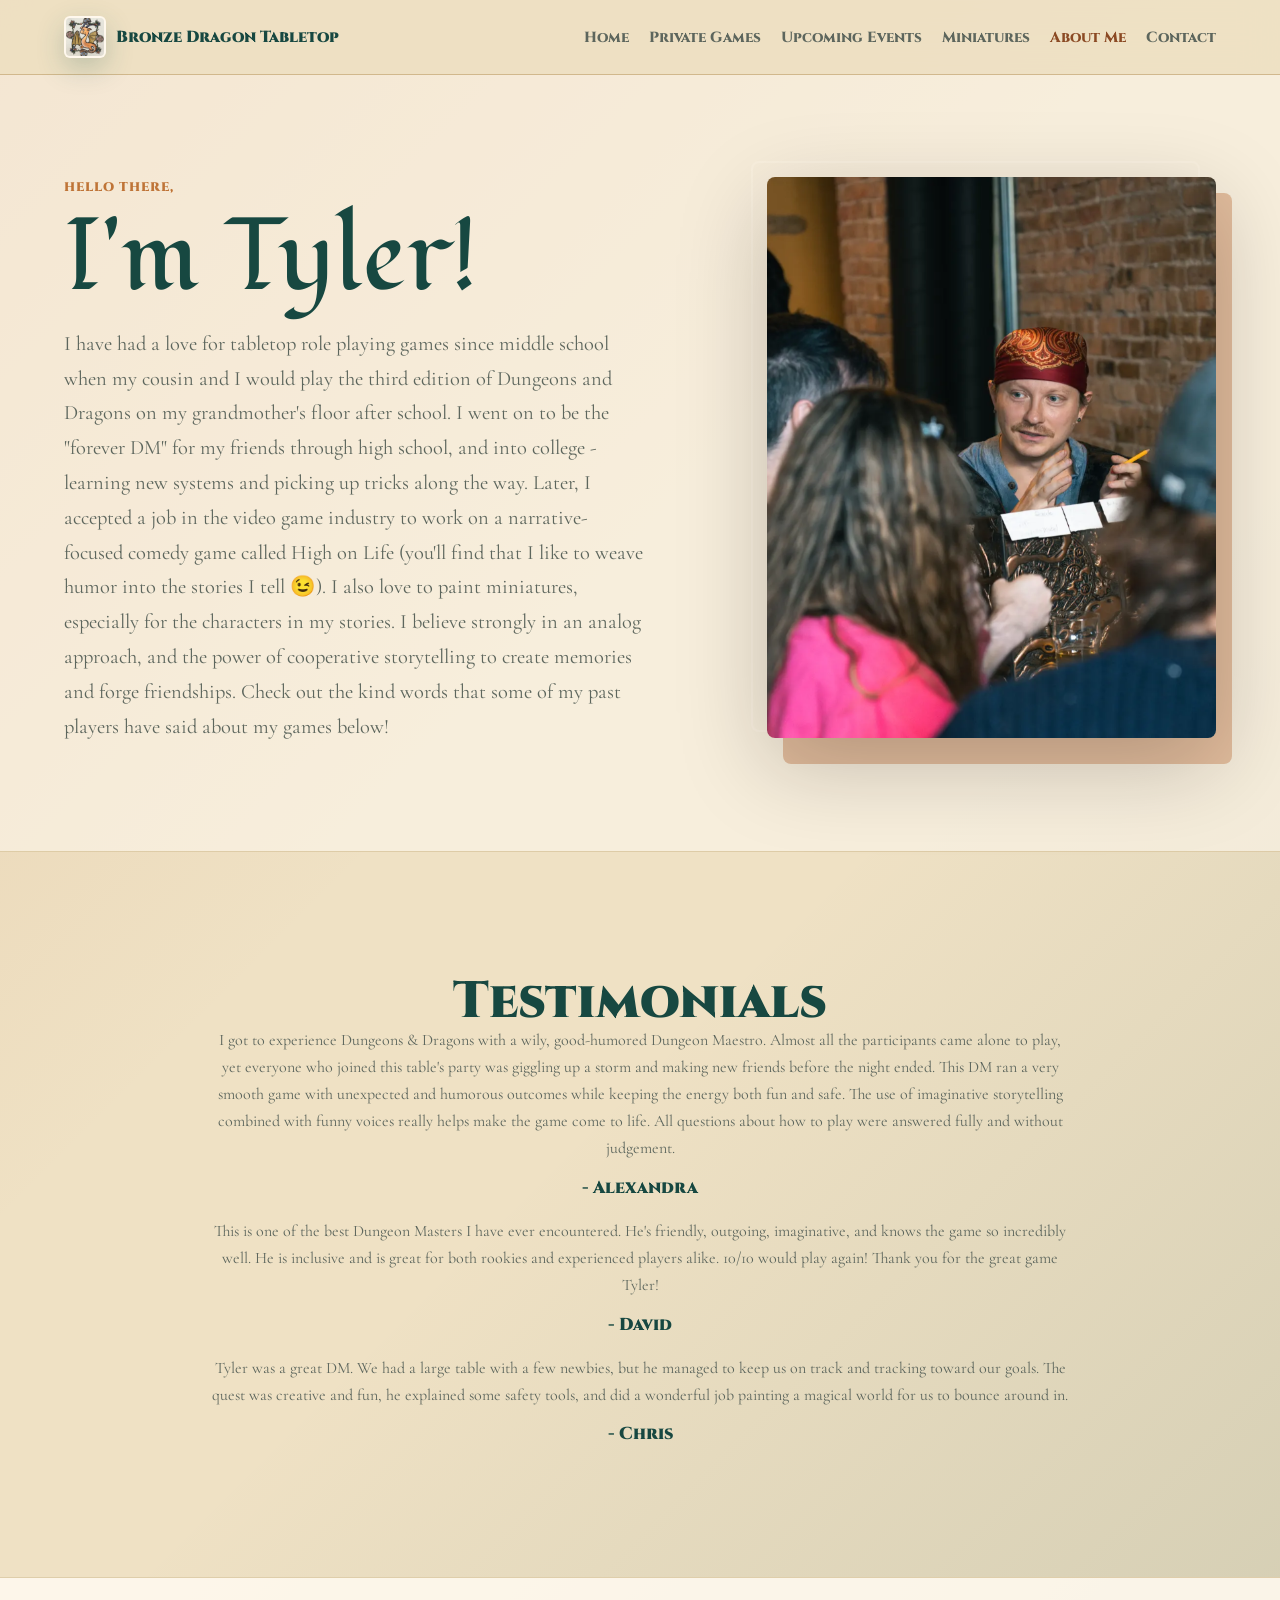
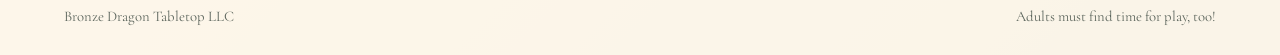
==== about.html @ 1ba74bcd "Update about.html" ====
<!doctype html>
<html lang="en">
  <head>
    <meta charset="utf-8">
    <meta name="viewport" content="width=device-width, initial-scale=1">
    <title>About Me | Bronze Dragon Tabletop</title>
    <meta
      name="description"
      content="Learn more about the game master behind Bronze Dragon Tabletop."
    >
    <link rel="stylesheet" href="assets/css/styles.css?v=20260707">
    <link rel="icon" type="image/png" href="assets/images/bronze-dragon-logo.png">
    <link rel="apple-touch-icon" href="assets/images/bronze-dragon-logo.png">
  </head>
  <body data-page="about">
    <header class="site-header">
      <a class="brand" href="index.html" aria-label="Bronze Dragon Tabletop home">
        <span class="brand-mark"><img src="assets/images/bronze-dragon-logo.png" alt="" aria-hidden="true"></span>
        <span>Bronze Dragon Tabletop</span>
      </a>
      <nav class="nav-links" aria-label="Primary navigation">
        <a href="index.html">Home</a>
        <a href="book-a-game.html">Private Games</a>
        <a href="upcoming-events.html">Upcoming Events</a>
        <a href="miniatures.html">Miniatures</a>
        <a aria-current="page" href="about.html">About Me</a>
        <a href="contact.html">Contact</a>
      </nav>
    </header>

    <main>
      <section class="page-hero about-hero" aria-labelledby="page-title">
        <div>
          <p class="eyebrow">Hello there,</p>
          <h1 id="page-title">I'm Tyler!</h1>
          <p class="lede">
            I have had a love for tabletop role playing games since middle school when my cousin and I would play the third edition of Dungeons and Dragons on my grandmother's floor after school.
            I went on to be the "forever DM" for my friends through high school, and into college - learning new systems and picking up tricks along the way. Later, I accepted a job in the video game industry
            to work on a narrative-focused comedy game called High on Life (you'll find that I like to weave humor into the stories I tell 😉). I also love to paint miniatures, especially for the characters in my stories.

            I believe strongly in an analog approach, and the power of cooperative storytelling to create memories and forge friendships. Check out the kind words that some of my past players have
            said about my games below!
          </p>
        </div>
        <figure class="image-frame">
          <img
            src="assets/images/home-game-master.png"
            alt="Game master leading a tabletop roleplaying session"
          >
          <figcaption></figcaption>
        </figure>
      </section>

      <section class="section testimonials-section" aria-labelledby="about-title">
        <div class="testimonials-copy">
          <p class="eyebrow"></p>
          <h2 id="about-title">Testimonials</h2>
          <p>
            I got to experience Dungeons & Dragons with a wily, good-humored Dungeon Maestro. 
            Almost all the participants came alone to play, yet everyone who joined this table's party was giggling up a storm and making new friends before the night ended.
            This DM ran a very smooth game with unexpected and humorous outcomes while keeping the energy both fun and safe. The use of imaginative storytelling combined with funny voices really helps make the game come to life.
            All questions about how to play were answered fully and without judgement.
            <span class="testimonial-name">- Alexandra</span>
          </p>
          <p>
            This is one of the best Dungeon Masters I have ever encountered.
            He's friendly, outgoing, imaginative, and knows the game so incredibly well. 
            He is inclusive and is great for both rookies and experienced players alike. 10/10 would play again! Thank you for the great game Tyler!
            <span class="testimonial-name">- David</span>
          </p>
          <p>
            Tyler was a great DM. We had a large table with a few newbies, but he managed to keep us on track and tracking toward our goals. 
            The quest was creative and fun, he explained some safety tools, and did a wonderful job painting a magical world for us to bounce around in.
            <span class="testimonial-name">- Chris</span>
          </p>
        </div>
      </section>
    </main>

    <footer class="site-footer">
      <p>Bronze Dragon Tabletop LLC</p>
      <p>Adults must find time for play, too!</p>
    </footer>

    <script src="assets/js/main.js?v=20260707-formspree"></script>
  </body>
</html>
---- assets/css/styles.css ----
@import url("https://fonts.googleapis.com/css2?family=Cinzel:wght@500;700;900&family=Cormorant+Garamond:wght@500;600;700&family=Fondamento&display=swap");

:root {
  color-scheme: light;
  --ink: #14241f;
  --muted: #5d665d;
  --paper: #efe1c4;
  --surface: #fff7e6;
  --surface-strong: #e7d0a8;
  --line: #c9ad7e;
  --bronze: #bf7437;
  --bronze-dark: #8b4a24;
  --green: #174841;
  --green-deep: #10362f;
  --green-soft: #dce7d5;
  --ember: #bf7437;
  --cream: #fff7e6;
  --shadow: 0 26px 90px rgba(16, 10, 8, 0.22);
  --body-font: "Cormorant Garamond", Georgia, serif;
  --label-font: "Cinzel", Georgia, serif;
  --display-font: "Fondamento", Georgia, serif;
  --content-max: 1320px;
  --page-gutter: clamp(20px, 5vw, 72px);
  --centered-gutter: max(
    var(--page-gutter),
    calc((100vw - var(--content-max)) / 2)
  );
}

* {
  box-sizing: border-box;
}

html {
  scroll-behavior: smooth;
}

body {
  margin: 0;
  color: var(--ink);
  background:
    linear-gradient(135deg, rgba(191, 116, 55, 0.16), transparent 42%),
    linear-gradient(315deg, rgba(23, 72, 65, 0.12), transparent 42%),
    var(--paper);
  font-family: var(--body-font);
}

img {
  display: block;
  max-width: 100%;
}

a {
  color: inherit;
}

.visually-hidden {
  position: absolute;
  width: 1px;
  height: 1px;
  padding: 0;
  margin: -1px;
  border: 0;
  clip: rect(0 0 0 0);
  overflow: hidden;
  white-space: nowrap;
}

.site-header {
  position: sticky;
  top: 0;
  z-index: 20;
  display: flex;
  align-items: center;
  justify-content: space-between;
  gap: 22px;
  padding: 16px var(--centered-gutter);
  border-bottom: 1px solid rgba(201, 173, 126, 0.78);
  background: rgba(239, 225, 196, 0.94);
  backdrop-filter: blur(18px);
}

.brand,
.nav-links,
.hero-actions {
  display: flex;
  align-items: center;
}

.brand {
  min-width: 210px;
  gap: 10px;
  color: var(--green);
  font-family: var(--label-font);
  font-weight: 900;
  text-decoration: none;
}

.brand-mark {
  display: block;
  width: 42px;
  height: 42px;
  flex: 0 0 auto;
  border: 2px solid rgba(255, 250, 240, 0.68);
  border-radius: 6px;
  background: var(--surface);
  box-shadow: 0 10px 28px rgba(35, 93, 84, 0.24);
  overflow: hidden;
}

.brand-mark img {
  width: 100%;
  height: 100%;
  object-fit: cover;
}

.nav-links {
  justify-content: flex-end;
  flex-wrap: wrap;
  gap: 10px 20px;
  color: var(--muted);
  font-family: var(--label-font);
  font-size: 0.92rem;
  font-weight: 800;
}

.nav-links a {
  padding: 8px 0;
  text-decoration: none;
}

.nav-links a:hover,
.nav-links a:focus-visible,
.nav-links a[aria-current="page"] {
  color: var(--bronze-dark);
}

.hero,
.page-hero,
.section,
.cta-band,
.site-footer {
  padding-right: var(--centered-gutter);
  padding-left: var(--centered-gutter);
}

.hero {
  display: grid;
  min-height: calc(100vh - 75px);
  grid-template-columns: minmax(0, 0.9fr) minmax(320px, 0.82fr);
  align-items: center;
  gap: clamp(32px, 6vw, 84px);
  padding-top: clamp(52px, 8vw, 112px);
  padding-bottom: 58px;
}

body[data-page="home"] {
  background:
    radial-gradient(circle at 80% 18%, rgba(191, 116, 55, 0.32), transparent 28%),
    linear-gradient(135deg, var(--green), color-mix(in srgb, var(--green) 70%, #100b08));
}

body[data-page="home"] .site-header {
  border-bottom-color: rgba(255, 247, 230, 0.18);
  background: rgba(16, 54, 47, 0.82);
}

body[data-page="home"] .brand,
body[data-page="home"] .nav-links {
  color: rgba(255, 247, 230, 0.86);
}

body[data-page="home"] .nav-links a:hover,
body[data-page="home"] .nav-links a:focus-visible,
body[data-page="home"] .nav-links a[aria-current="page"] {
  color: var(--bronze);
}

body[data-page="home"] .hero-home {
  color: var(--cream);
}

body[data-page="home"] .hero-home h1 {
  color: var(--cream);
}

body[data-page="home"] .hero-home .lede {
  color: rgba(255, 247, 230, 0.78);
}

.page-hero {
  padding-top: clamp(58px, 8vw, 112px);
  padding-bottom: clamp(42px, 6vw, 76px);
  border-bottom: 1px solid rgba(216, 195, 153, 0.78);
  background: rgba(255, 250, 240, 0.55);
}

.about-hero {
  display: grid;
  grid-template-columns: minmax(0, 0.95fr) minmax(280px, 0.68fr);
  align-items: start;
  gap: clamp(34px, 6vw, 86px);
}

.about-hero .image-frame {
  width: min(100%, 460px);
  justify-self: end;
}

.hero-copy {
  max-width: 980px;
}

.eyebrow {
  margin: 0 0 12px;
  color: var(--bronze);
  font-family: var(--label-font);
  font-size: 0.78rem;
  font-weight: 900;
  letter-spacing: 0.08em;
  text-transform: uppercase;
}

h1,
h2,
h3,
p {
  margin-top: 0;
}

h1 {
  max-width: 11ch;
  margin-bottom: 24px;
  color: var(--green);
  font-family: var(--display-font);
  font-size: clamp(3.1rem, 8vw, 7.1rem);
  font-weight: 400;
  line-height: 0.9;
  letter-spacing: 0;
}

h2 {
  margin-bottom: 0;
  color: var(--green);
  font-family: var(--label-font);
  font-size: clamp(2rem, 4vw, 4rem);
  font-weight: 900;
  line-height: 1;
  letter-spacing: 0;
}

h3 {
  margin-bottom: 10px;
  color: var(--green);
  font-family: var(--label-font);
  font-size: 1.18rem;
  font-weight: 900;
  letter-spacing: 0;
}

p {
  color: var(--muted);
  line-height: 1.7;
}

.lede {
  max-width: 58ch;
  margin-bottom: 30px;
  font-size: clamp(1.06rem, 2vw, 1.28rem);
}

.hero-actions {
  flex-wrap: wrap;
  gap: 12px;
}

.button {
  display: inline-flex;
  min-height: 46px;
  align-items: center;
  justify-content: center;
  padding: 0 18px;
  border: 1px solid transparent;
  border-radius: 8px;
  font-family: var(--label-font);
  font-weight: 900;
  text-decoration: none;
  transition:
    background 160ms ease,
    border-color 160ms ease,
    color 160ms ease,
    transform 160ms ease;
}

.button:hover,
.button:focus-visible,
.text-link:hover,
.text-link:focus-visible {
  transform: translateY(-1px);
}

.button:focus-visible,
.text-link:focus-visible,
input:focus,
select:focus,
textarea:focus {
  outline: 3px solid rgba(183, 111, 42, 0.28);
  outline-offset: 3px;
}

.button.primary {
  background: var(--green-deep);
  color: #fff8e8;
}

.button.primary:hover,
.button.primary:focus-visible {
  background: var(--bronze-dark);
}

.button.secondary {
  border-color: var(--line);
  background: var(--surface);
  color: var(--green);
}

.button.secondary:hover,
.button.secondary:focus-visible {
  border-color: var(--bronze-dark);
  color: var(--bronze-dark);
}

body[data-page="home"] .button.secondary {
  border-color: rgba(255, 247, 230, 0.34);
  background: transparent;
  color: var(--cream);
}

body[data-page="home"] .button.secondary:hover,
body[data-page="home"] .button.secondary:focus-visible {
  border-color: var(--bronze);
  color: var(--bronze);
}

.text-link {
  display: inline-flex;
  margin-top: 8px;
  color: var(--bronze-dark);
  font-weight: 900;
  text-decoration-color: rgba(117, 64, 23, 0.34);
  text-underline-offset: 5px;
}

.hero-media,
.image-frame,
.gallery-card {
  margin: 0;
}

.hero-media,
.image-frame {
  position: relative;
}

.hero-media::before,
.image-frame::before {
  position: absolute;
  inset: 16px -16px -16px 16px;
  z-index: -1;
  border-radius: 8px;
  background: var(--ember);
  content: "";
}

.hero-media::after,
.image-frame::after {
  position: absolute;
  inset: -16px 16px 16px -16px;
  z-index: -1;
  border: 2px solid rgba(255, 247, 230, 0.28);
  border-radius: 8px;
  content: "";
}

.hero-media img,
.image-frame img {
  aspect-ratio: 4 / 5;
  width: 100%;
  border-radius: 8px;
  box-shadow: var(--shadow);
  object-fit: cover;
}

figcaption {
  margin-top: 10px;
  color: var(--muted);
  font-size: 0.85rem;
  font-weight: 800;
}

.testimonial-name,
.testimonial cite,
.testimonials cite,
blockquote cite {
  display: block;
  margin-top: 10px;
  color: var(--green);
  font-family: var(--label-font);
  font-size: 1.08rem;
  font-style: normal;
  font-weight: 900;
}

.section {
  padding-top: clamp(64px, 9vw, 112px);
  padding-bottom: clamp(64px, 9vw, 112px);
}

.testimonials-section {
  display: flex;
  justify-content: center;
}

.testimonials-copy {
  width: min(100%, 860px);
  text-align: center;
}

body[data-page="home"] .section {
  background: var(--paper);
}

.intro {
  border-top: 1px solid rgba(201, 173, 126, 0.78);
  border-bottom: 1px solid rgba(201, 173, 126, 0.78);
  background: rgba(255, 250, 240, 0.72);
}

.intro > p {
  max-width: 900px;
  margin-bottom: 0;
  font-size: clamp(1.25rem, 2.6vw, 2.25rem);
  line-height: 1.25;
}

.section-heading {
  display: grid;
  grid-template-columns: minmax(0, 0.72fr) minmax(0, 1.2fr);
  gap: clamp(26px, 5vw, 72px);
  margin-bottom: 34px;
}

.feature-grid,
.gallery-grid {
  display: grid;
  grid-template-columns: repeat(3, minmax(0, 1fr));
  gap: 18px;
}

.feature,
.event-card,
.contact-form,
.embed-panel {
  border: 1px solid var(--line);
  border-radius: 8px;
  background: rgba(255, 250, 240, 0.86);
  box-shadow: 0 16px 46px rgba(26, 20, 16, 0.07);
}

.feature,
.event-card {
  min-height: 245px;
  padding: 26px;
}

.feature-number,
.event-date {
  display: inline-flex;
  margin-bottom: 44px;
  color: var(--bronze-dark);
  font-family: var(--label-font);
  font-weight: 900;
}

.split-section,
.events-layout {
  display: grid;
  grid-template-columns: minmax(0, 0.72fr) minmax(320px, 1fr);
  align-items: start;
  gap: clamp(32px, 6vw, 82px);
}

.events-layout-full {
  grid-template-columns: 1fr;
}

.form-section {
  display: grid;
  gap: 28px;
}

.form-section > .contact-form {
  max-width: 880px;
  width: 100%;
}

.embed-panel {
  min-height: 460px;
  overflow: hidden;
}

.embed-panel iframe {
  width: 100%;
  min-height: 640px;
  border: 0;
}

.humanitix-panel {
  min-height: 720px;
  background: var(--surface);
}

.humanitix-widget-frame {
  display: block;
  min-height: 720px;
}

.embed-placeholder {
  display: grid;
  min-height: 460px;
  place-items: center;
  padding: 34px;
  text-align: center;
}

.embed-placeholder p {
  max-width: 42ch;
}

.event-list {
  display: grid;
  gap: 18px;
}

.gallery-card {
  overflow: hidden;
  border: 1px solid var(--line);
  border-radius: 8px;
  background: var(--surface);
  box-shadow: 0 16px 46px rgba(26, 20, 16, 0.07);
}

.gallery-card img {
  aspect-ratio: 4 / 3;
  width: 100%;
  object-fit: cover;
}

.gallery-card figcaption {
  margin: 0;
  padding: 22px;
}

.gallery-card p {
  margin-bottom: 0;
}

.cta-band {
  display: grid;
  grid-template-columns: minmax(0, 0.75fr) minmax(260px, 0.7fr) auto;
  align-items: end;
  gap: 28px;
  padding-top: clamp(56px, 7vw, 86px);
  padding-bottom: clamp(56px, 7vw, 86px);
  background: var(--green);
}

.cta-band h2,
.cta-band .eyebrow {
  color: #fff8e8;
}

.cta-band p {
  margin-bottom: 0;
  color: rgba(255, 248, 232, 0.74);
}

.contact-form {
  display: grid;
  gap: 12px;
  padding: 26px;
}

label {
  color: var(--green);
  font-family: var(--label-font);
  font-weight: 900;
}

input,
select,
textarea {
  width: 100%;
  border: 1px solid var(--line);
  border-radius: 8px;
  background: #fffdf7;
  color: var(--ink);
  font: inherit;
}

input,
select {
  min-height: 44px;
  padding: 0 12px;
}

textarea {
  resize: vertical;
  padding: 12px;
}

.form-note {
  margin-bottom: 0;
  font-size: 0.92rem;
}

.site-footer {
  display: flex;
  align-items: center;
  justify-content: space-between;
  gap: 18px;
  padding-top: 26px;
  padding-bottom: 26px;
  border-top: 1px solid rgba(216, 195, 153, 0.78);
  background: rgba(255, 250, 240, 0.88);
}

.site-footer p {
  margin-bottom: 0;
  font-size: 0.92rem;
}

@media (max-width: 1020px) {
  .site-header {
    align-items: flex-start;
    flex-direction: column;
  }

  .nav-links {
    justify-content: flex-start;
  }
}

@media (max-width: 900px) {
  .hero,
  .about-hero,
  .section-heading,
  .split-section,
  .events-layout,
  .cta-band {
    grid-template-columns: 1fr;
  }

  .hero {
    min-height: auto;
  }

  .hero-media,
  .image-frame,
  .about-hero .image-frame {
    max-width: 560px;
    justify-self: start;
  }

  .feature-grid,
  .gallery-grid {
    grid-template-columns: 1fr;
  }

  .cta-band {
    align-items: start;
  }
}

@media (max-width: 620px) {
  .brand {
    min-width: 0;
  }

  .nav-links {
    width: 100%;
    gap: 6px 14px;
  }

  .nav-links a {
    padding: 6px 0;
  }

  .hero,
  .page-hero {
    padding-top: 36px;
  }

  .hero-actions,
  .button {
    width: 100%;
  }

  .site-footer {
    align-items: flex-start;
    flex-direction: column;
  }
}
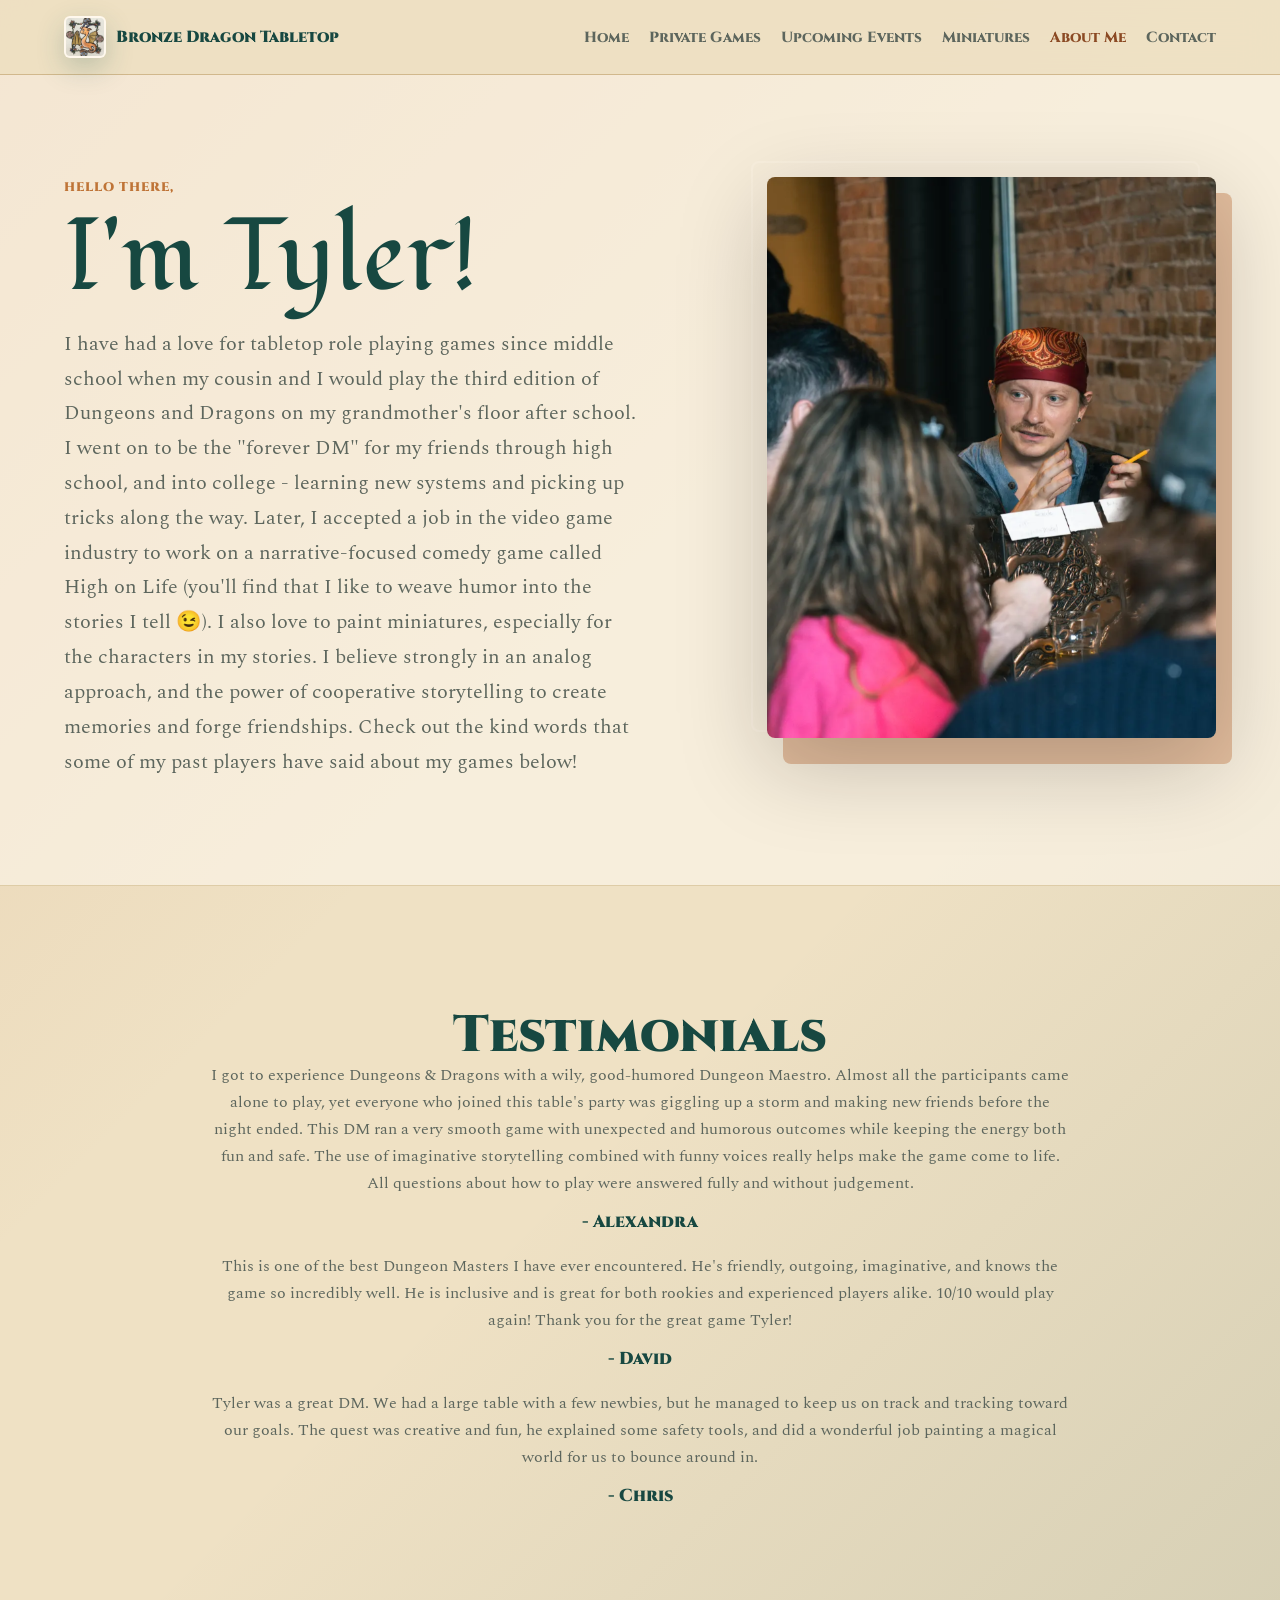
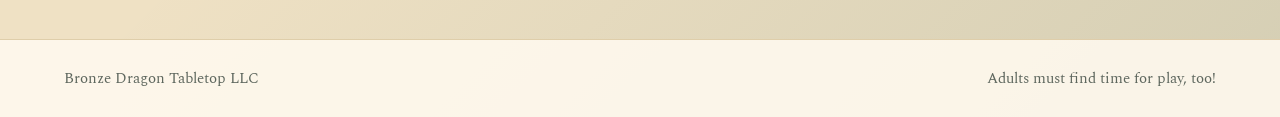
==== commit 91ad8bf7: "Switch body font to Spectral" ====
--- a/about.html
+++ b/about.html
@@ -8,7 +8,7 @@
       name="description"
       content="Learn more about the game master behind Bronze Dragon Tabletop."
     >
-    <link rel="stylesheet" href="assets/css/styles.css?v=20260707">
+    <link rel="stylesheet" href="assets/css/styles.css?v=20260707-spectral">
     <link rel="icon" type="image/png" href="assets/images/bronze-dragon-logo.png">
     <link rel="apple-touch-icon" href="assets/images/bronze-dragon-logo.png">
   </head>
--- a/assets/css/styles.css
+++ b/assets/css/styles.css
@@ -1,4 +1,4 @@
-@import url("https://fonts.googleapis.com/css2?family=Cinzel:wght@500;700;900&family=Cormorant+Garamond:wght@500;600;700&family=Fondamento&display=swap");
+@import url("https://fonts.googleapis.com/css2?family=Cinzel:wght@500;700;900&family=Fondamento&family=Spectral:wght@400;500;700&display=swap");
 
 :root {
   color-scheme: light;
@@ -16,7 +16,7 @@
   --ember: #bf7437;
   --cream: #fff7e6;
   --shadow: 0 26px 90px rgba(16, 10, 8, 0.22);
-  --body-font: "Cormorant Garamond", Georgia, serif;
+  --body-font: "Spectral", Georgia, serif;
   --label-font: "Cinzel", Georgia, serif;
   --display-font: "Fondamento", Georgia, serif;
   --content-max: 1320px;
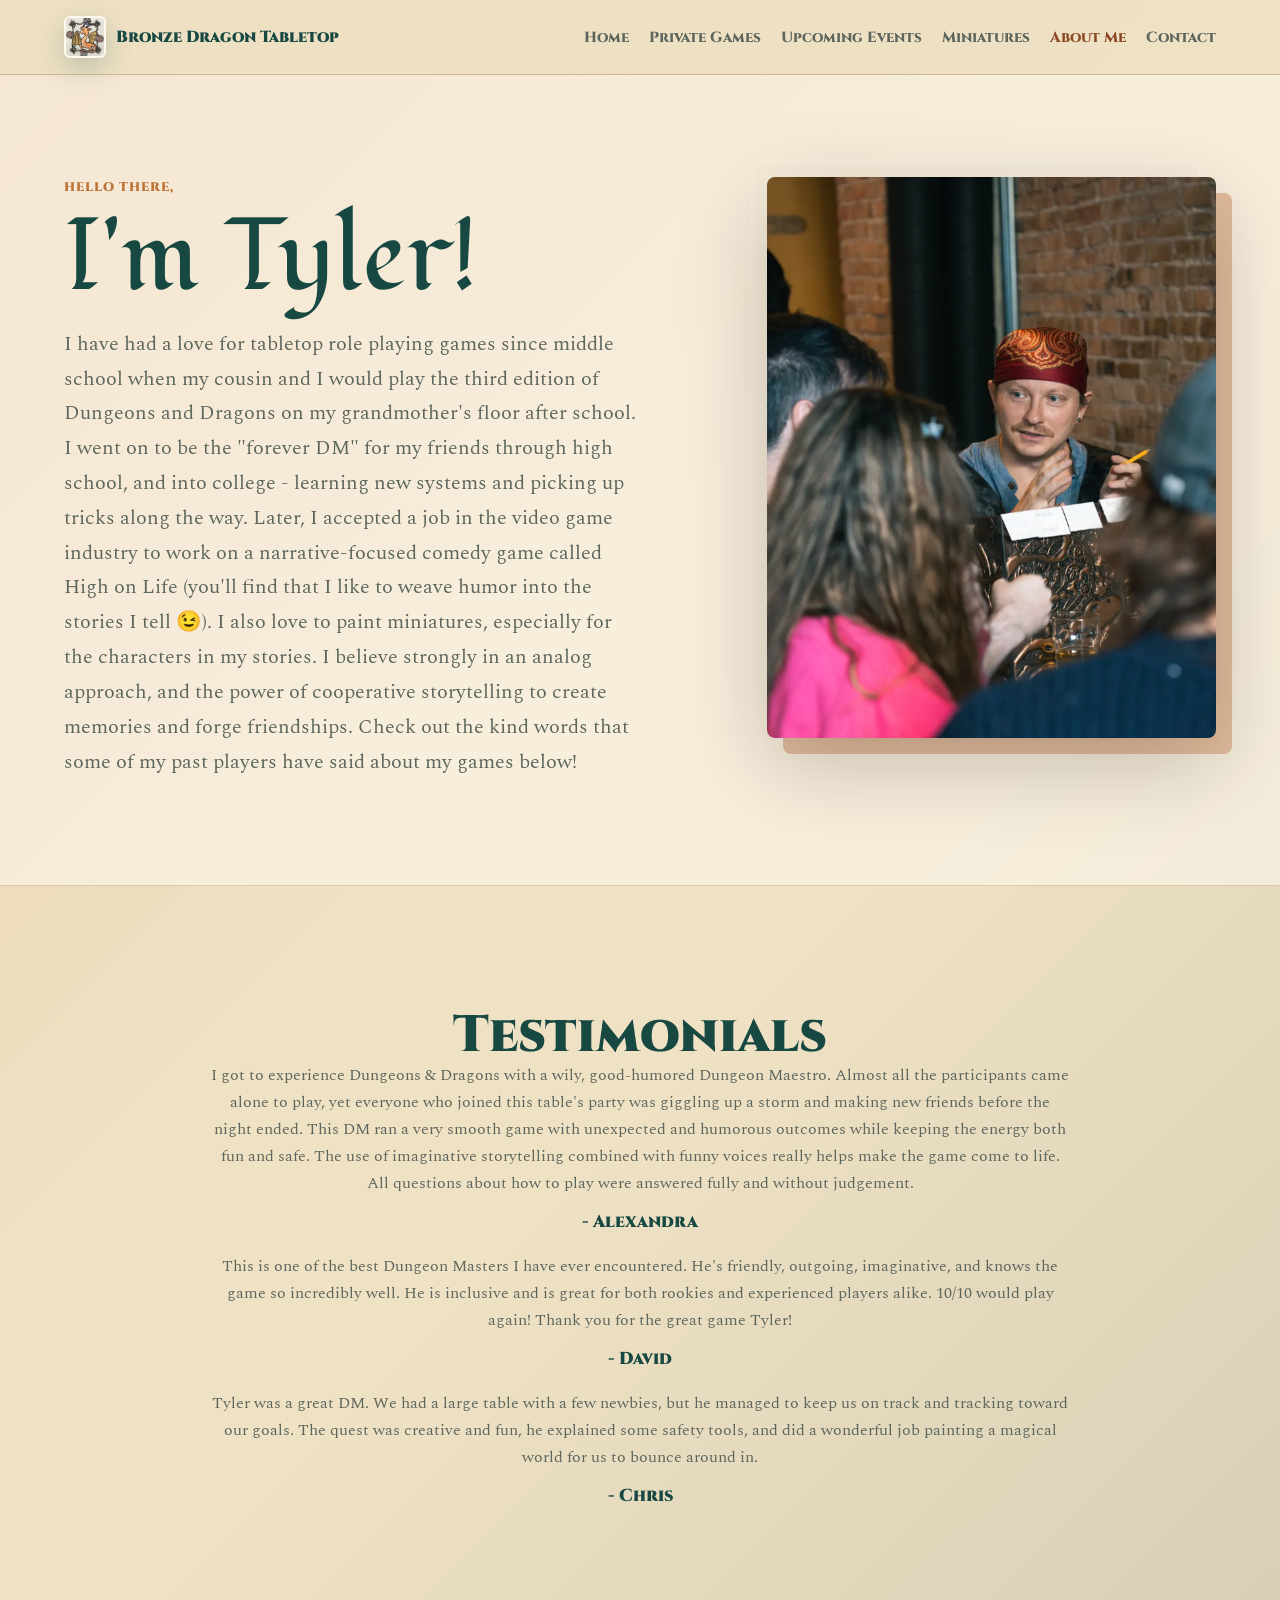
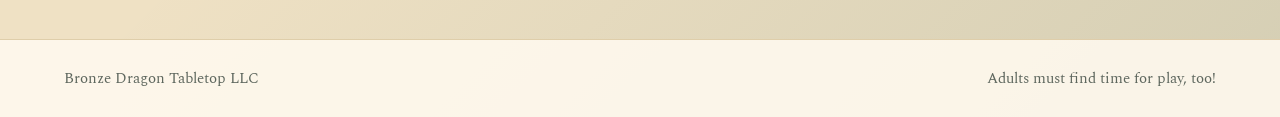
==== commit 31e27cd3: "Refine form page layouts" ====
--- a/about.html
+++ b/about.html
@@ -8,7 +8,7 @@
       name="description"
       content="Learn more about the game master behind Bronze Dragon Tabletop."
     >
-    <link rel="stylesheet" href="assets/css/styles.css?v=20260707-spectral">
+    <link rel="stylesheet" href="assets/css/styles.css?v=20260708-layout">
     <link rel="icon" type="image/png" href="assets/images/bronze-dragon-logo.png">
     <link rel="apple-touch-icon" href="assets/images/bronze-dragon-logo.png">
   </head>
--- a/assets/css/styles.css
+++ b/assets/css/styles.css
@@ -398,6 +398,10 @@
   font-weight: 800;
 }
 
+figcaption:empty {
+  display: none;
+}
+
 .testimonial-name,
 .testimonial cite,
 .testimonials cite,
@@ -497,6 +501,13 @@
 .form-section {
   display: grid;
   gap: 28px;
+}
+
+.form-hero {
+  display: grid;
+  grid-template-columns: minmax(0, 0.76fr) minmax(360px, 1fr);
+  align-items: start;
+  gap: clamp(34px, 6vw, 86px);
 }
 
 .form-section > .contact-form {
@@ -654,6 +665,7 @@
 @media (max-width: 900px) {
   .hero,
   .about-hero,
+  .form-hero,
   .section-heading,
   .split-section,
   .events-layout,
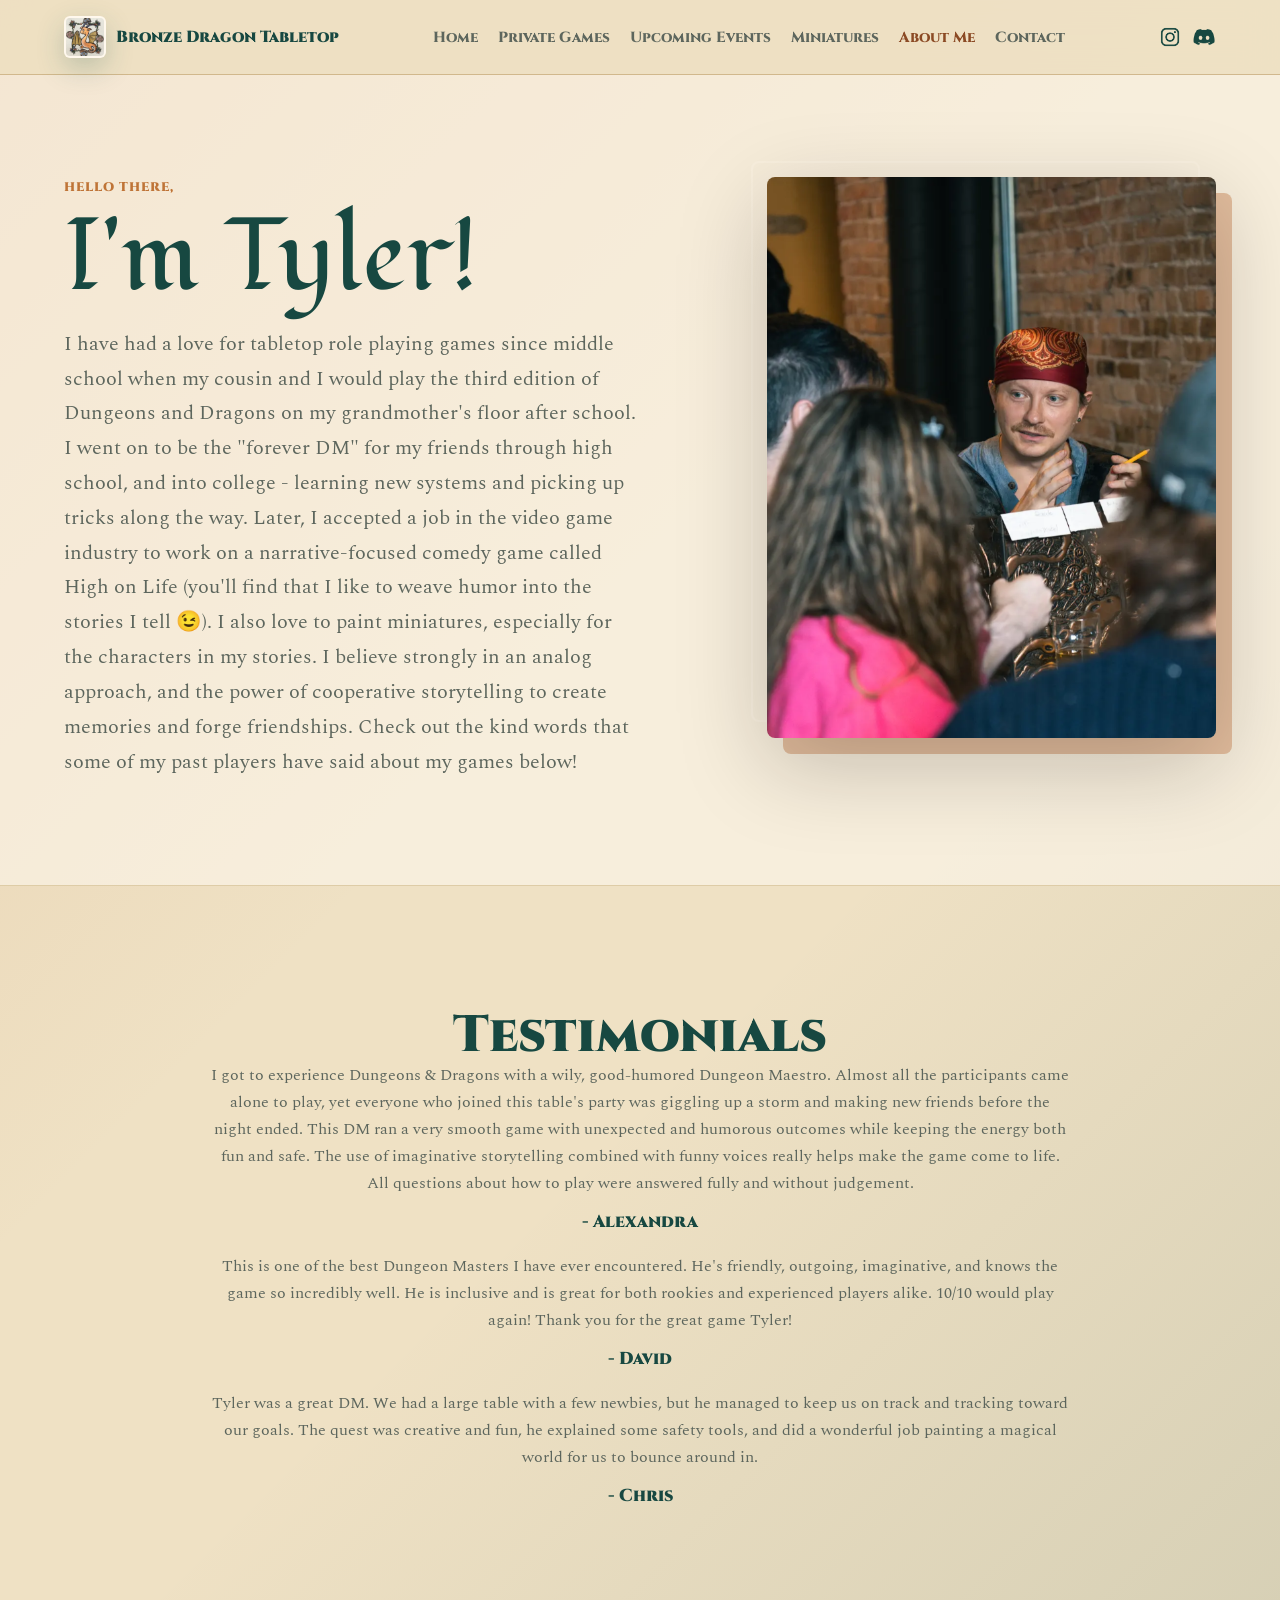
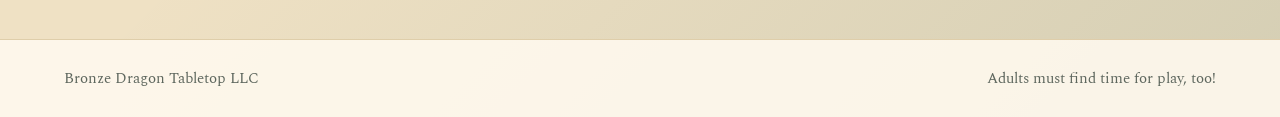
==== commit 564b55d8: "Add header social links" ====
--- a/about.html
+++ b/about.html
@@ -8,7 +8,7 @@
       name="description"
       content="Learn more about the game master behind Bronze Dragon Tabletop."
     >
-    <link rel="stylesheet" href="assets/css/styles.css?v=20260708-layout">
+    <link rel="stylesheet" href="assets/css/styles.css?v=20260708-social-header">
     <link rel="icon" type="image/png" href="assets/images/bronze-dragon-logo.png">
     <link rel="apple-touch-icon" href="assets/images/bronze-dragon-logo.png">
   </head>
@@ -26,6 +26,10 @@
         <a aria-current="page" href="about.html">About Me</a>
         <a href="contact.html">Contact</a>
       </nav>
+      <div class="header-social" aria-label="Social links">
+        <a class="social-link social-link-instagram" href="https://www.instagram.com/bronzedragontabletop/" aria-label="Bronze Dragon Tabletop on Instagram"></a>
+        <a class="social-link social-link-discord" href="https://discord.gg/5XaD2YyCe2" aria-label="Join the Bronze Dragon Tabletop Discord"></a>
+      </div>
     </header>
 
     <main>
@@ -82,6 +86,6 @@
       <p>Adults must find time for play, too!</p>
     </footer>
 
-    <script src="assets/js/main.js?v=20260707-formspree"></script>
+    <script src="assets/js/main.js?v=20260708-social-header"></script>
   </body>
 </html>
--- a/assets/css/styles.css
+++ b/assets/css/styles.css
@@ -82,6 +82,7 @@
 
 .brand,
 .nav-links,
+.header-social,
 .hero-actions {
   display: flex;
   align-items: center;
@@ -135,6 +136,44 @@
   color: var(--bronze-dark);
 }
 
+.header-social {
+  gap: 10px;
+  color: var(--green);
+}
+
+.social-link {
+  display: inline-flex;
+  width: 24px;
+  height: 24px;
+  color: inherit;
+  background: currentColor;
+  text-decoration: none;
+  transition:
+    color 160ms ease,
+    transform 160ms ease;
+}
+
+.social-link:hover,
+.social-link:focus-visible {
+  color: var(--bronze-dark);
+  transform: translateY(-1px);
+}
+
+.social-link:focus-visible {
+  outline: 3px solid rgba(183, 111, 42, 0.28);
+  outline-offset: 3px;
+}
+
+.social-link-instagram {
+  -webkit-mask: url("../images/social/instagram.png") center / contain no-repeat;
+  mask: url("../images/social/instagram.png") center / contain no-repeat;
+}
+
+.social-link-discord {
+  -webkit-mask: url("../images/social/discord.png") center / contain no-repeat;
+  mask: url("../images/social/discord.png") center / contain no-repeat;
+}
+
 .hero,
 .page-hero,
 .section,
@@ -166,13 +205,16 @@
 }
 
 body[data-page="home"] .brand,
-body[data-page="home"] .nav-links {
+body[data-page="home"] .nav-links,
+body[data-page="home"] .header-social {
   color: rgba(255, 247, 230, 0.86);
 }
 
 body[data-page="home"] .nav-links a:hover,
 body[data-page="home"] .nav-links a:focus-visible,
-body[data-page="home"] .nav-links a[aria-current="page"] {
+body[data-page="home"] .nav-links a[aria-current="page"],
+body[data-page="home"] .social-link:hover,
+body[data-page="home"] .social-link:focus-visible {
   color: var(--bronze);
 }
 
@@ -553,6 +595,147 @@
   gap: 18px;
 }
 
+.upcoming-feature-section {
+  display: grid;
+  gap: clamp(30px, 5vw, 68px);
+}
+
+.upcoming-events-copy {
+  max-width: 760px;
+}
+
+.featured-event-card {
+  display: grid;
+  grid-template-columns: minmax(280px, 0.86fr) minmax(0, 0.72fr);
+  align-items: stretch;
+  gap: clamp(22px, 4vw, 52px);
+}
+
+.featured-event-card img {
+  width: 100%;
+  height: min(72vh, 760px);
+  border: 1px solid var(--line);
+  border-radius: 8px;
+  box-shadow: var(--shadow);
+  object-fit: cover;
+}
+
+.featured-event-copy {
+  display: flex;
+  justify-content: center;
+  flex-direction: column;
+  padding: clamp(28px, 5vw, 58px);
+  border: 1px solid var(--line);
+  border-radius: 8px;
+  background: rgba(255, 250, 240, 0.9);
+  box-shadow: 0 16px 46px rgba(26, 20, 16, 0.07);
+}
+
+.event-meta {
+  margin-bottom: 8px;
+  color: var(--bronze-dark);
+  font-family: var(--label-font);
+  font-size: 0.82rem;
+  font-weight: 900;
+  text-transform: uppercase;
+}
+
+.events-single-section {
+  display: grid;
+  grid-template-columns: minmax(0, 0.72fr) minmax(340px, 1fr);
+  align-items: start;
+  gap: clamp(34px, 6vw, 86px);
+}
+
+.events-single-copy {
+  max-width: 760px;
+}
+
+.event-offerings {
+  display: grid;
+  gap: 14px;
+  margin-top: clamp(26px, 4vw, 42px);
+}
+
+.event-offerings article {
+  padding: 22px;
+  border: 1px solid var(--line);
+  border-radius: 8px;
+  background: rgba(255, 250, 240, 0.9);
+  box-shadow: 0 16px 46px rgba(26, 20, 16, 0.07);
+}
+
+.event-offerings h2 {
+  margin-bottom: 10px;
+  font-size: clamp(1.32rem, 2vw, 1.8rem);
+  line-height: 1.08;
+}
+
+.event-offerings p:last-of-type {
+  margin-bottom: 0;
+}
+
+.event-offerings .button {
+  margin-top: 18px;
+}
+
+.events-single-image {
+  margin: 0;
+}
+
+.events-single-image img {
+  aspect-ratio: 4 / 5;
+  width: 100%;
+  border: 1px solid var(--line);
+  border-radius: 8px;
+  box-shadow: var(--shadow);
+  object-fit: cover;
+}
+
+.upcoming-poster-section {
+  padding-top: clamp(72px, 9vw, 116px);
+  padding-bottom: clamp(72px, 9vw, 116px);
+}
+
+.events-poster-layout {
+  display: grid;
+  grid-template-columns: minmax(280px, 0.72fr) minmax(0, 0.88fr);
+  align-items: center;
+  gap: clamp(22px, 4vw, 52px);
+}
+
+.events-poster-layout > img {
+  aspect-ratio: 3 / 4;
+  width: 100%;
+  border: 1px solid var(--line);
+  border-radius: 8px;
+  box-shadow: var(--shadow);
+  object-fit: cover;
+}
+
+.poster-events {
+  display: grid;
+  gap: 14px;
+  margin-top: 24px;
+}
+
+.poster-events article {
+  padding: 22px;
+  border: 1px solid var(--line);
+  border-radius: 8px;
+  background: rgba(255, 250, 240, 0.9);
+  box-shadow: 0 16px 46px rgba(26, 20, 16, 0.07);
+}
+
+.poster-events h3,
+.poster-events p {
+  margin-bottom: 0;
+}
+
+.poster-events .button {
+  margin-top: 18px;
+}
+
 .gallery-card {
   overflow: hidden;
   border: 1px solid var(--line);
@@ -574,6 +757,134 @@
 
 .gallery-card p {
   margin-bottom: 0;
+}
+
+.miniatures-hero {
+  display: grid;
+  grid-template-columns: minmax(0, 0.72fr) minmax(340px, 1fr);
+  align-items: start;
+  gap: clamp(34px, 6vw, 86px);
+}
+
+.miniatures-copy {
+  max-width: 760px;
+}
+
+.miniature-feature-grid {
+  display: grid;
+  grid-template-columns: minmax(0, 1fr) minmax(180px, 0.72fr);
+  gap: 14px;
+}
+
+.miniature-feature {
+  color: inherit;
+  text-decoration: none;
+}
+
+.miniature-feature {
+  display: block;
+  min-height: 300px;
+  overflow: hidden;
+  border: 1px solid var(--line);
+  border-radius: 8px;
+  background: var(--surface);
+}
+
+.miniature-feature.lead {
+  grid-row: span 2;
+  min-height: 620px;
+}
+
+.miniature-feature img {
+  width: 100%;
+  height: 100%;
+  object-fit: cover;
+  transition: transform 180ms ease;
+}
+
+.miniature-feature:hover img,
+.miniature-feature:focus-visible img {
+  transform: scale(1.025);
+}
+
+.lightbox {
+  position: fixed;
+  inset: 0;
+  z-index: 100;
+  display: none;
+  align-items: center;
+  justify-content: center;
+  padding: clamp(20px, 4vw, 52px);
+  background: rgba(10, 14, 12, 0.86);
+}
+
+.lightbox.is-open {
+  display: flex;
+}
+
+.lightbox img {
+  max-width: min(100%, 1180px);
+  max-height: 86vh;
+  border: 1px solid rgba(255, 247, 230, 0.42);
+  border-radius: 8px;
+  box-shadow: 0 26px 90px rgba(0, 0, 0, 0.45);
+  object-fit: contain;
+}
+
+.lightbox-close {
+  position: absolute;
+  top: 18px;
+  right: 18px;
+  min-height: 42px;
+  padding: 0 14px;
+  border: 1px solid rgba(255, 247, 230, 0.42);
+  border-radius: 8px;
+  background: rgba(255, 247, 230, 0.92);
+  color: var(--green);
+  cursor: pointer;
+  font-family: var(--label-font);
+  font-weight: 900;
+}
+
+.lightbox-arrow {
+  position: absolute;
+  top: 50%;
+  width: 48px;
+  height: 64px;
+  overflow: hidden;
+  border: 1px solid rgba(255, 247, 230, 0.42);
+  border-radius: 8px;
+  background: rgba(255, 247, 230, 0.92);
+  color: transparent;
+  cursor: pointer;
+  transform: translateY(-50%);
+}
+
+.lightbox-arrow::before {
+  position: absolute;
+  top: 50%;
+  left: 50%;
+  width: 16px;
+  height: 16px;
+  border-top: 3px solid var(--green);
+  border-left: 3px solid var(--green);
+  content: "";
+}
+
+.lightbox-arrow-previous {
+  left: clamp(14px, 3vw, 34px);
+}
+
+.lightbox-arrow-previous::before {
+  transform: translate(-35%, -50%) rotate(-45deg);
+}
+
+.lightbox-arrow-next {
+  right: clamp(14px, 3vw, 34px);
+}
+
+.lightbox-arrow-next::before {
+  transform: translate(-65%, -50%) rotate(135deg);
 }
 
 .cta-band {
@@ -660,12 +971,18 @@
   .nav-links {
     justify-content: flex-start;
   }
+
+  .header-social {
+    margin-top: -4px;
+  }
 }
 
 @media (max-width: 900px) {
   .hero,
   .about-hero,
   .form-hero,
+  .miniatures-hero,
+  .events-single-section,
   .section-heading,
   .split-section,
   .events-layout,
@@ -689,6 +1006,18 @@
     grid-template-columns: 1fr;
   }
 
+  .featured-event-card {
+    grid-template-columns: 1fr;
+  }
+
+  .events-poster-layout {
+    grid-template-columns: 1fr;
+  }
+
+  .miniature-feature.lead {
+    min-height: 440px;
+  }
+
   .cta-band {
     align-items: start;
   }
@@ -722,4 +1051,17 @@
     align-items: flex-start;
     flex-direction: column;
   }
-}
+
+  .miniature-feature-grid {
+    grid-template-columns: 1fr;
+  }
+
+  .miniature-feature,
+  .miniature-feature.lead {
+    min-height: 380px;
+  }
+
+  .featured-event-card img {
+    height: auto;
+  }
+}
